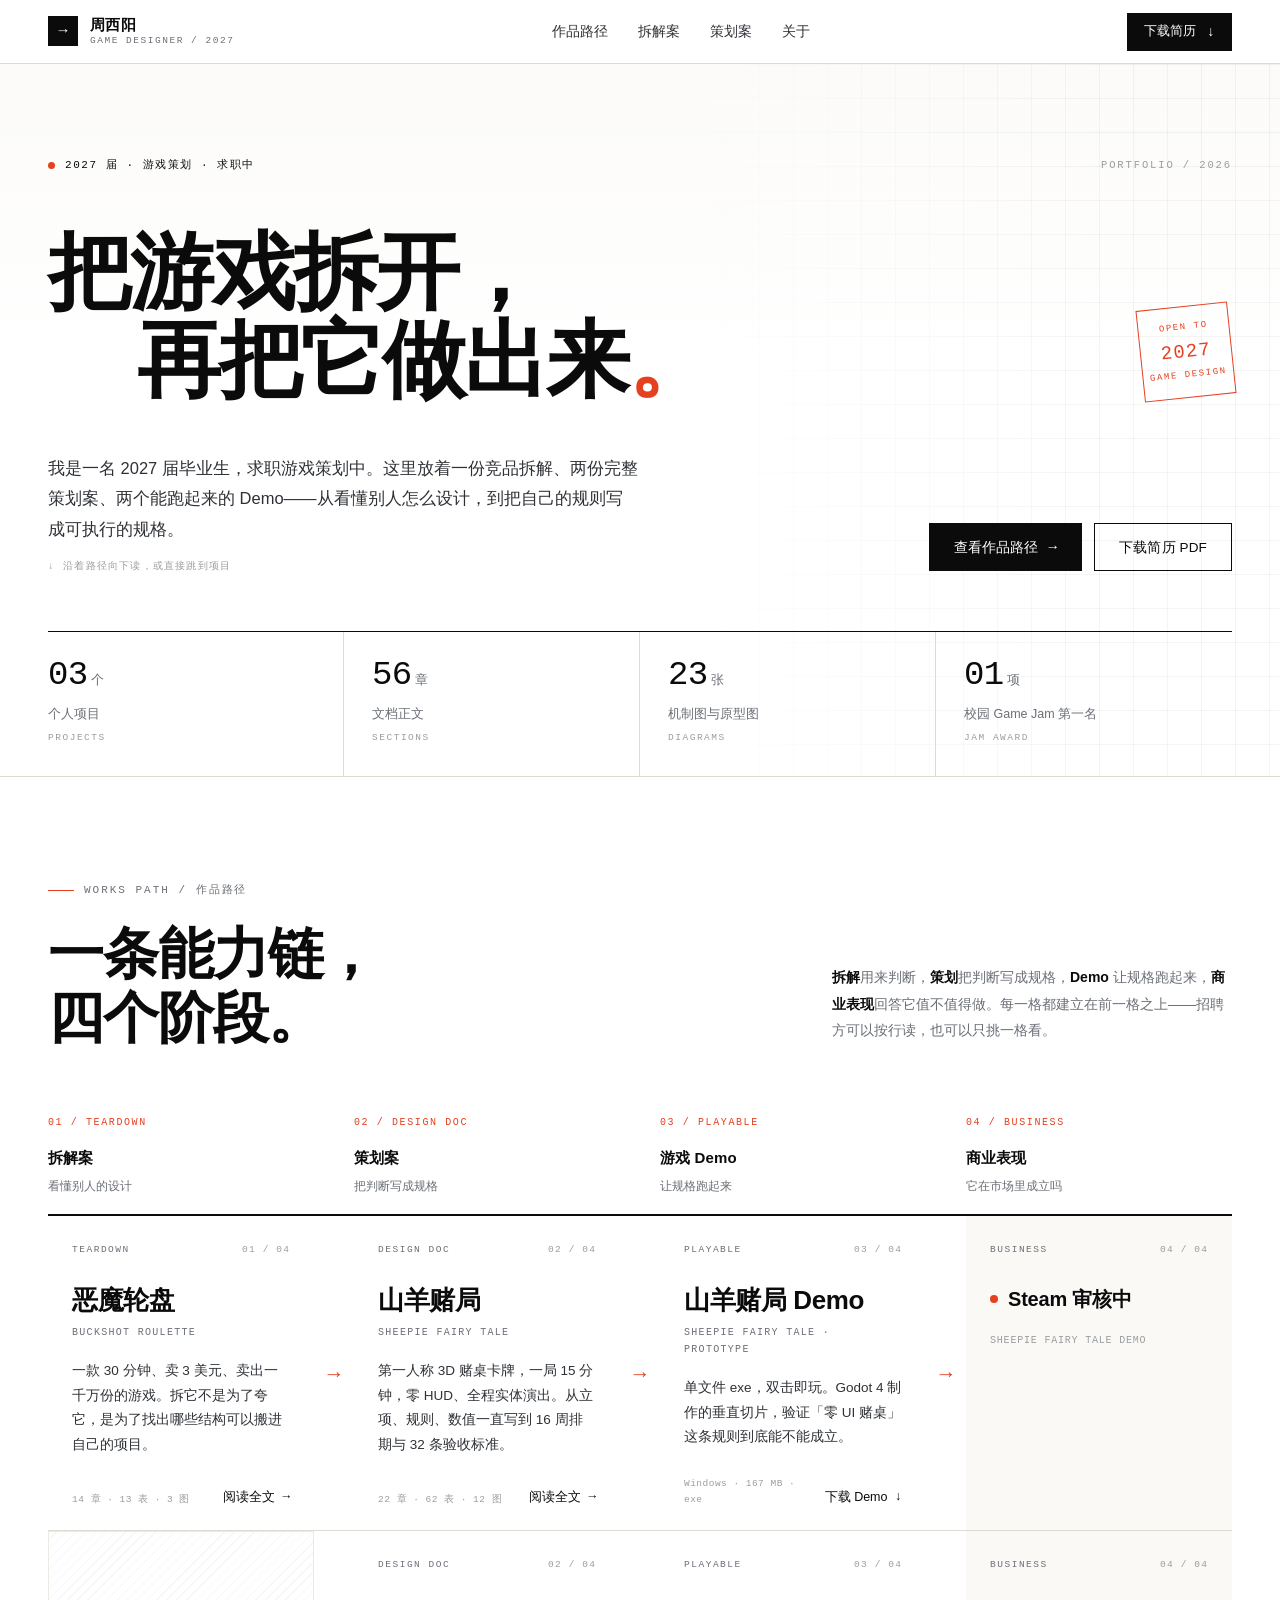
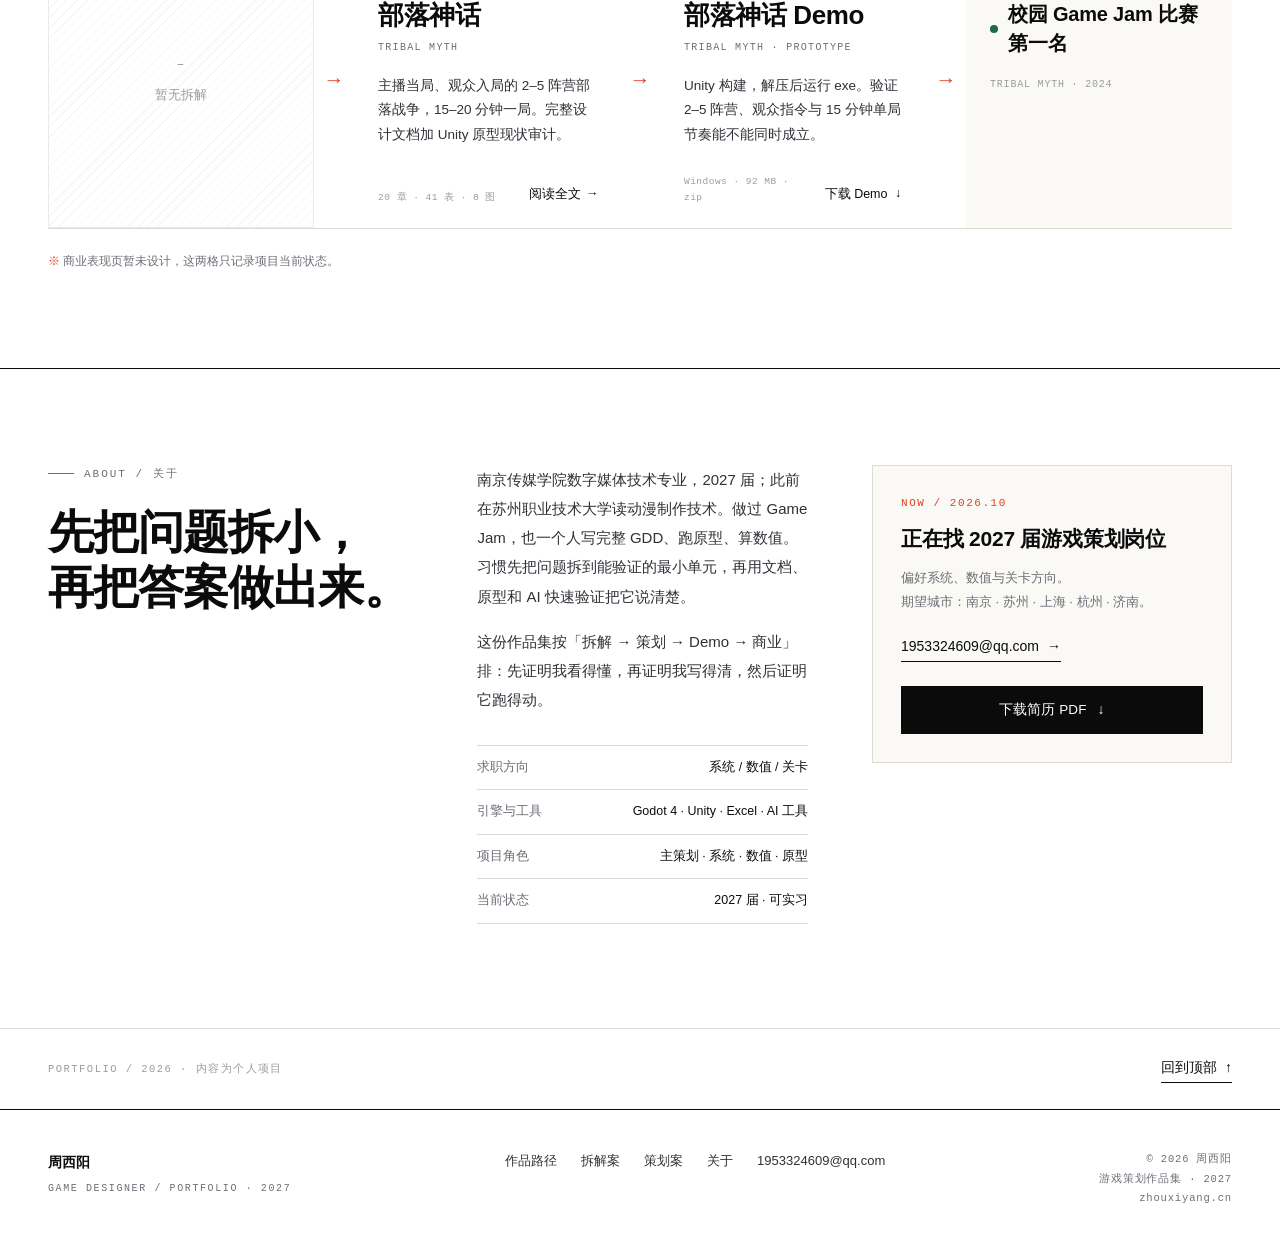
==== index.html @ 4287cfcd "Deploy 周西阳游戏策划作品集" ====
<!DOCTYPE html>
<html lang="zh-CN">
<head>
<meta charset="UTF-8" />
<meta name="viewport" content="width=device-width, initial-scale=1" />
<title>周西阳 · 游戏策划作品集</title>
<meta name="description" content="周西阳 · 2027 届游戏策划求职作品集：一份竞品拆解、两份完整策划案、两个可玩 Demo。从看懂别人的设计，到把自己的规则写成可执行的规格。" />
<link rel="canonical" href="https://zhouxiyang.cn/" />
<meta property="og:type" content="website" />
<meta property="og:title" content="周西阳 · 游戏策划作品集" />
<meta property="og:description" content="一份竞品拆解、两份完整策划案、两个可玩 Demo。从看懂别人的设计，到把自己的规则写成可执行的规格。" />
<meta property="og:url" content="https://zhouxiyang.cn/" />
<meta property="og:site_name" content="周西阳 · 游戏策划作品集" />
<meta property="og:locale" content="zh_CN" />
<meta property="og:image" content="https://zhouxiyang.cn/assets/img/og-cover.png" />
<meta property="og:image:width" content="1200" />
<meta property="og:image:height" content="630" />
<meta property="og:image:alt" content="周西阳 · 游戏策划作品集" />
<meta name="twitter:card" content="summary_large_image" />
<meta name="twitter:image" content="https://zhouxiyang.cn/assets/img/og-cover.png" />
<meta name="theme-color" content="#ffffff" />
<link rel="icon" href="data:image/svg+xml,%3Csvg xmlns='http://www.w3.org/2000/svg' viewBox='0 0 32 32'%3E%3Crect width='32' height='32' fill='%230b0b0c'/%3E%3Cpath d='M9 23 23 9M12 9h11v11' stroke='%23fff' stroke-width='2.4' fill='none'/%3E%3C/svg%3E" />
<link rel="stylesheet" href="assets/css/base.css" />
<link rel="stylesheet" href="assets/css/home.css" />
<script>document.documentElement.classList.add('js');</script>
</head>
<body>
<a class="skip-link" href="#main">跳到主要内容</a>

<header class="site-head" id="siteHead">
  <div class="site-head__in">
    <a class="brand" href="index.html" aria-label="周西阳 · 游戏策划作品集">
      <span class="brand__mark" aria-hidden="true">→</span>
      <span class="brand__text">
        <strong>周西阳</strong>
        <em>GAME DESIGNER / 2027</em>
      </span>
    </a>

    <nav class="site-nav" id="siteNav" aria-label="主导航">
      <a href="#path">作品路径</a>
      <a href="work-roulette.html">拆解案</a>
      <a href="work-goat.html">策划案</a>
      <a href="#about">关于</a>
    </nav>

    <div class="site-head__actions">
      <a class="btn btn--ink btn--sm" href="assets/downloads/resume.pdf" download="周西阳_游戏策划简历.pdf">
        <span class="btn__label">下载简历</span><span class="btn__arrow" aria-hidden="true">↓</span>
      </a>
      <button class="nav-toggle" id="navToggle" type="button" aria-expanded="false" aria-controls="siteNav">菜单</button>
    </div>
  </div>
</header>

<main id="main">

  <!-- ================= HERO ================= -->
  <section class="hero">
    <div class="container hero__in">
      <div class="hero__top">
        <p class="eyebrow"><span class="eyebrow__dot" aria-hidden="true"></span>2027 届 · 游戏策划 · 求职中</p>
        <p class="hero__note">Portfolio / 2026</p>
      </div>

      <h1 class="hero__title">
        <span class="hero__title-line">把游戏拆开，</span>
        <span class="hero__title-line hero__title-line--2">再把它做出来<span class="dot">。</span></span>
      </h1>

      <div class="hero__seal" aria-hidden="true">
        <span>Open to</span>
        <b>2027</b>
        <span>Game Design</span>
      </div>

      <div class="hero__bottom">
        <div>
          <p class="hero__lead">我是一名 2027 届毕业生，求职游戏策划中。这里放着一份竞品拆解、两份完整策划案、两个能跑起来的 Demo——从看懂别人怎么设计，到把自己的规则写成可执行的规格。</p>
          <p class="hero__hint"><span aria-hidden="true">↓</span> 沿着路径向下读，或直接跳到项目</p>
        </div>
        <div class="hero__actions">
          <a class="btn" href="#path">查看作品路径<span class="btn__arrow" aria-hidden="true">→</span></a>
          <a class="btn btn--ghost" href="assets/downloads/resume.pdf" download="周西阳_游戏策划简历.pdf">下载简历 PDF</a>
        </div>
      </div>

      <dl class="hero__stats">
        <div class="hero__stat">
          <dt>03<small>个</small></dt>
          <dd>个人项目<em>Projects</em></dd>
        </div>
        <div class="hero__stat">
          <dt>56<small>章</small></dt>
          <dd>文档正文<em>Sections</em></dd>
        </div>
        <div class="hero__stat">
          <dt>23<small>张</small></dt>
          <dd>机制图与原型图<em>Diagrams</em></dd>
        </div>
        <div class="hero__stat">
          <dt>01<small>项</small></dt>
          <dd>校园 Game Jam 第一名<em>Jam Award</em></dd>
        </div>
      </dl>
    </div>
  </section>

  <!-- ================= WORKS PATH ================= -->
  <section class="path" id="path">
    <div class="container">
      <div class="path__head">
        <div>
          <p class="kicker">Works path / 作品路径</p>
          <h2>一条能力链，<br />四个阶段。</h2>
        </div>
        <p class="path__head-note"><strong>拆解</strong>用来判断，<strong>策划</strong>把判断写成规格，<strong>Demo</strong> 让规格跑起来，<strong>商业表现</strong>回答它值不值得做。每一格都建立在前一格之上——招聘方可以按行读，也可以只挑一格看。</p>
      </div>

      <div class="matrix">
        <div class="matrix__head" aria-hidden="true">
          <div class="stage-h">
            <span class="stage-h__no">01 / TEARDOWN</span>
            <h3>拆解案</h3>
            <p>看懂别人的设计</p>
          </div>
          <div></div>
          <div class="stage-h">
            <span class="stage-h__no">02 / DESIGN DOC</span>
            <h3>策划案</h3>
            <p>把判断写成规格</p>
          </div>
          <div></div>
          <div class="stage-h">
            <span class="stage-h__no">03 / PLAYABLE</span>
            <h3>游戏 Demo</h3>
            <p>让规格跑起来</p>
          </div>
          <div></div>
          <div class="stage-h">
            <span class="stage-h__no">04 / BUSINESS</span>
            <h3>商业表现</h3>
            <p>它在市场里成立吗</p>
          </div>
        </div>

        <!-- Row 1 -->
        <div class="matrix__row">
          <a class="work" href="work-roulette.html">
            <span class="work__stage">01 / 拆解案</span>
            <div class="work__top"><span class="work__tag">Teardown</span><span class="work__idx">01 / 04</span></div>
            <h3 class="work__title">恶魔轮盘</h3>
            <p class="work__sub">Buckshot Roulette</p>
            <p class="work__desc">一款 30 分钟、卖 3 美元、卖出一千万份的游戏。拆它不是为了夸它，是为了找出哪些结构可以搬进自己的项目。</p>
            <div class="work__foot">
              <span class="work__meta">14 章 · 13 表 · 3 图</span>
              <span class="work__go">阅读全文<b aria-hidden="true">→</b></span>
            </div>
          </a>
          <div class="matrix__arrow" aria-hidden="true">→</div>

          <a class="work" href="work-goat.html">
            <span class="work__stage">02 / 策划案</span>
            <div class="work__top"><span class="work__tag">Design doc</span><span class="work__idx">02 / 04</span></div>
            <h3 class="work__title">山羊赌局</h3>
            <p class="work__sub">Sheepie Fairy Tale</p>
            <p class="work__desc">第一人称 3D 赌桌卡牌，一局 15 分钟，零 HUD、全程实体演出。从立项、规则、数值一直写到 16 周排期与 32 条验收标准。</p>
            <div class="work__foot">
              <span class="work__meta">22 章 · 62 表 · 12 图</span>
              <span class="work__go">阅读全文<b aria-hidden="true">→</b></span>
            </div>
          </a>
          <div class="matrix__arrow" aria-hidden="true">→</div>

          <a class="work" href="assets/downloads/sheepie-fairy-tale-demo.zip" download="山羊赌局demo.zip">
            <span class="work__stage">03 / 游戏 Demo</span>
            <div class="work__top"><span class="work__tag">Playable</span><span class="work__idx">03 / 04</span></div>
            <h3 class="work__title">山羊赌局 Demo</h3>
            <p class="work__sub">Sheepie Fairy Tale · Prototype</p>
            <p class="work__desc">单文件 exe，双击即玩。Godot 4 制作的垂直切片，验证「零 UI 赌桌」这条规则到底能不能成立。</p>
            <div class="work__foot">
              <span class="work__meta">Windows · 167 MB · exe</span>
              <span class="work__go">下载 Demo<b aria-hidden="true">↓</b></span>
            </div>
          </a>
          <div class="matrix__arrow" aria-hidden="true">→</div>

          <div class="work work--status">
            <span class="work__stage">04 / 商业表现</span>
            <div class="work__top"><span class="work__tag">Business</span><span class="work__idx">04 / 04</span></div>
            <p class="status-line"><span class="status-dot" aria-hidden="true"></span>Steam 审核中</p>
            <p class="status-note">Sheepie Fairy Tale Demo</p>
          </div>
        </div>

        <!-- Row 2 -->
        <div class="matrix__row">
          <div class="work work--empty">
            <span class="work__stage">01 / 拆解案</span>
            <span class="work__tag">—</span>
            <p class="work__empty-text">暂无拆解</p>
          </div>
          <div class="matrix__arrow" aria-hidden="true">→</div>

          <a class="work" href="work-tribe.html">
            <span class="work__stage">02 / 策划案</span>
            <div class="work__top"><span class="work__tag">Design doc</span><span class="work__idx">02 / 04</span></div>
            <h3 class="work__title">部落神话</h3>
            <p class="work__sub">Tribal Myth</p>
            <p class="work__desc">主播当局、观众入局的 2–5 阵营部落战争，15–20 分钟一局。完整设计文档加 Unity 原型现状审计。</p>
            <div class="work__foot">
              <span class="work__meta">20 章 · 41 表 · 8 图</span>
              <span class="work__go">阅读全文<b aria-hidden="true">→</b></span>
            </div>
          </a>
          <div class="matrix__arrow" aria-hidden="true">→</div>

          <a class="work" href="assets/downloads/tribal-myth-demo.zip" download="部落神话demo.zip">
            <span class="work__stage">03 / 游戏 Demo</span>
            <div class="work__top"><span class="work__tag">Playable</span><span class="work__idx">03 / 04</span></div>
            <h3 class="work__title">部落神话 Demo</h3>
            <p class="work__sub">Tribal Myth · Prototype</p>
            <p class="work__desc">Unity 构建，解压后运行 exe。验证 2–5 阵营、观众指令与 15 分钟单局节奏能不能同时成立。</p>
            <div class="work__foot">
              <span class="work__meta">Windows · 92 MB · zip</span>
              <span class="work__go">下载 Demo<b aria-hidden="true">↓</b></span>
            </div>
          </a>
          <div class="matrix__arrow" aria-hidden="true">→</div>

          <div class="work work--status">
            <span class="work__stage">04 / 商业表现</span>
            <div class="work__top"><span class="work__tag">Business</span><span class="work__idx">04 / 04</span></div>
            <p class="status-line"><span class="status-dot status-dot--green" aria-hidden="true"></span>校园 Game Jam 比赛第一名</p>
            <p class="status-note">Tribal Myth · 2024</p>
          </div>
        </div>
      </div>

      <p class="matrix__note">商业表现页暂未设计，这两格只记录项目当前状态。</p>
    </div>
  </section>

  <!-- ================= ABOUT ================= -->
  <section class="about" id="about">
    <div class="container">
      <div class="about__grid">
        <div>
          <p class="kicker">About / 关于</p>
          <h2 class="about__title">先把问题拆小，<br />再把答案做出来。</h2>
        </div>

        <div class="about__copy">
          <p>南京传媒学院数字媒体技术专业，2027 届；此前在苏州职业技术大学读动漫制作技术。做过 Game Jam，也一个人写完整 GDD、跑原型、算数值。习惯先把问题拆到能验证的最小单元，再用文档、原型和 AI 快速验证把它说清楚。</p>
          <p>这份作品集按「拆解 → 策划 → Demo → 商业」排：先证明我看得懂，再证明我写得清，然后证明它跑得动。</p>
          <dl class="about__facts">
            <div><dt>求职方向</dt><dd>系统 / 数值 / 关卡</dd></div>
            <div><dt>引擎与工具</dt><dd>Godot 4 · Unity · Excel · AI 工具</dd></div>
            <div><dt>项目角色</dt><dd>主策划 · 系统 · 数值 · 原型</dd></div>
            <div><dt>当前状态</dt><dd>2027 届 · 可实习</dd></div>
          </dl>
        </div>

        <aside class="about__card">
          <p class="mono">Now / 2026.10</p>
          <p class="about__now">正在找 2027 届游戏策划岗位</p>
          <p class="muted">偏好系统、数值与关卡方向。<br />期望城市：南京 · 苏州 · 上海 · 杭州 · 济南。</p>
          <a class="link-arrow" href="mailto:1953324609@qq.com">1953324609@qq.com <span aria-hidden="true">→</span></a>
          <a class="btn" href="assets/downloads/resume.pdf" download="周西阳_游戏策划简历.pdf">下载简历 PDF<span class="btn__arrow" aria-hidden="true">↓</span></a>
        </aside>
      </div>
    </div>
  </section>

  <div class="closing">
    <div class="container closing__in">
      <p>Portfolio / 2026 · 内容为个人项目</p>
      <a class="link-arrow" href="#main">回到顶部 <span aria-hidden="true">↑</span></a>
    </div>
  </div>
</main>

<footer class="site-foot">
  <div class="container site-foot__in">
    <div class="foot-brand">
      周西阳
      <em>GAME DESIGNER / PORTFOLIO · 2027</em>
    </div>
    <nav class="foot-nav" aria-label="页脚导航">
      <a href="#path">作品路径</a>
      <a href="work-roulette.html">拆解案</a>
      <a href="work-goat.html">策划案</a>
      <a href="#about">关于</a>
      <a href="mailto:1953324609@qq.com">1953324609@qq.com</a>
    </nav>
    <div class="foot-meta">
      © 2026 周西阳<br />
      游戏策划作品集 · 2027<br />
      zhouxiyang.cn
    </div>
  </div>
</footer>

<script src="assets/js/site.js" defer></script>
</body>
</html>
---- assets/css/base.css ----
/* ==========================================================================
   base.css — 浅色编辑风 / Light editorial
   Shared tokens, reset, header, footer, buttons, typography helpers.
   ========================================================================== */

:root {
  --paper: #ffffff;
  --paper-2: #faf9f6;
  --paper-3: #f2f0ea;
  --ink: #0b0b0c;
  --ink-2: #2e3136;
  --muted: #6b6f76;
  --faint: #9a9d9f;
  --line: #dedbd3;
  --line-2: #eceae4;
  --red: #e5401f;
  --red-ink: #b92f13;
  --green: #1c6b45;
  --amber: #a9740f;
  --max: 1320px;
  --gutter: 48px;
  --head-h: 64px;
  --mono: "SFMono-Regular", ui-monospace, "Cascadia Mono", "JetBrains Mono", Consolas, monospace;
  --sans: "Helvetica Neue", Helvetica, Arial, "PingFang SC", "Hiragino Sans GB", "Microsoft YaHei", sans-serif;
  --serif: "Songti SC", "STSong", "SimSun", Georgia, serif;
}

*,
*::before,
*::after {
  box-sizing: border-box;
}

html {
  -webkit-text-size-adjust: 100%;
  scroll-behavior: smooth;
  scroll-padding-top: calc(var(--head-h) + 24px);
}

body {
  margin: 0;
  background: var(--paper);
  color: var(--ink-2);
  font-family: var(--sans);
  font-size: 16px;
  line-height: 1.72;
  padding-top: var(--head-h);
  -webkit-font-smoothing: antialiased;
  -moz-osx-font-smoothing: grayscale;
  text-rendering: optimizeLegibility;
}

::selection {
  background: var(--red);
  color: #fff;
}

img {
  max-width: 100%;
  height: auto;
  display: block;
}

a {
  color: inherit;
}

button {
  font: inherit;
  color: inherit;
}

h1,
h2,
h3,
h4,
p,
ul,
ol,
dl,
dd,
figure,
blockquote {
  margin: 0;
}

ul,
ol {
  padding: 0;
}

:focus-visible {
  outline: 2px solid var(--red);
  outline-offset: 3px;
}

.skip-link {
  position: fixed;
  top: 10px;
  left: 10px;
  z-index: 100;
  padding: 10px 16px;
  background: var(--ink);
  color: #fff;
  font-size: 13px;
  text-decoration: none;
  transform: translateY(-160%);
  transition: transform 0.2s ease;
}

.skip-link:focus {
  transform: none;
}

.container {
  width: 100%;
  max-width: var(--max);
  margin: 0 auto;
  padding: 0 var(--gutter);
}

/* --------------------------------------------------------------------------
   Header
   -------------------------------------------------------------------------- */

.site-head {
  position: fixed;
  inset: 0 0 auto 0;
  z-index: 60;
  height: var(--head-h);
  background: rgba(255, 255, 255, 0.94);
  backdrop-filter: blur(14px);
  -webkit-backdrop-filter: blur(14px);
  border-bottom: 1px solid var(--line);
  transition: box-shadow 0.25s ease;
}

.site-head.is-scrolled {
  box-shadow: 0 1px 0 rgba(11, 11, 12, 0.04);
}

.site-head__in {
  height: 100%;
  max-width: var(--max);
  margin: 0 auto;
  padding: 0 var(--gutter);
  display: flex;
  align-items: center;
  justify-content: space-between;
  gap: 32px;
}

.brand {
  display: inline-flex;
  align-items: center;
  gap: 12px;
  color: var(--ink);
  text-decoration: none;
  flex: 0 0 auto;
}

.brand__mark {
  width: 30px;
  height: 30px;
  background: var(--ink);
  color: #fff;
  display: grid;
  place-items: center;
  font-family: var(--mono);
  font-size: 15px;
  line-height: 1;
  transition: background 0.2s ease;
}

.brand:hover .brand__mark {
  background: var(--red);
}

.brand__text {
  display: flex;
  flex-direction: column;
  line-height: 1.15;
}

.brand__text strong {
  font-size: 15px;
  font-weight: 600;
  letter-spacing: 0.02em;
}

.brand__text em {
  font-family: var(--mono);
  font-size: 9.5px;
  letter-spacing: 0.16em;
  color: var(--muted);
  font-style: normal;
  margin-top: 3px;
}

.site-nav {
  display: flex;
  align-items: center;
  gap: 30px;
}

.site-nav a {
  position: relative;
  padding: 6px 0;
  color: var(--ink-2);
  font-size: 14px;
  text-decoration: none;
  white-space: nowrap;
}

.site-nav a::after {
  content: "";
  position: absolute;
  left: 0;
  right: 100%;
  bottom: 0;
  height: 1px;
  background: var(--ink);
  transition: right 0.25s ease;
}

.site-nav a:hover::after,
.site-nav a.is-active::after {
  right: 0;
}

.site-nav a.is-active {
  color: var(--ink);
  font-weight: 600;
}

.site-head__actions {
  display: flex;
  align-items: center;
  gap: 10px;
  flex: 0 0 auto;
}

.nav-toggle {
  display: none;
  height: 38px;
  padding: 0 14px;
  border: 1px solid var(--line);
  background: transparent;
  color: var(--ink);
  font-size: 12.5px;
  cursor: pointer;
}

/* --------------------------------------------------------------------------
   Buttons & links
   -------------------------------------------------------------------------- */

.btn {
  display: inline-flex;
  align-items: center;
  justify-content: center;
  gap: 10px;
  height: 48px;
  padding: 0 24px;
  border: 1px solid var(--ink);
  background: var(--ink);
  color: #fff;
  font-size: 13.5px;
  letter-spacing: 0.01em;
  text-decoration: none;
  cursor: pointer;
  transition: background 0.2s ease, border-color 0.2s ease, color 0.2s ease;
}

.btn:hover {
  background: var(--red);
  border-color: var(--red);
  color: #fff;
}

.btn--ghost {
  background: transparent;
  color: var(--ink);
}

.btn--ghost:hover {
  background: var(--ink);
  border-color: var(--ink);
  color: #fff;
}

.btn--sm {
  height: 38px;
  padding: 0 16px;
  font-size: 12.5px;
}

.btn__arrow {
  font-family: var(--mono);
  font-size: 14px;
  line-height: 1;
}

.link-arrow {
  display: inline-flex;
  align-items: center;
  gap: 8px;
  padding-bottom: 3px;
  border-bottom: 1px solid var(--ink);
  color: var(--ink);
  font-size: 14px;
  text-decoration: none;
  transition: color 0.2s ease, border-color 0.2s ease, gap 0.2s ease;
}

.link-arrow:hover {
  color: var(--red);
  border-color: var(--red);
  gap: 12px;
}

/* --------------------------------------------------------------------------
   Section furniture
   -------------------------------------------------------------------------- */

.section {
  padding: 104px 0;
}

.kicker {
  display: flex;
  align-items: center;
  gap: 10px;
  margin-bottom: 22px;
  color: var(--muted);
  font-family: var(--mono);
  font-size: 11px;
  letter-spacing: 0.18em;
  text-transform: uppercase;
}

.kicker::before {
  content: "";
  width: 26px;
  height: 1px;
  background: var(--red);
  flex: 0 0 auto;
}

.mono {
  font-family: var(--mono);
  font-size: 11px;
  letter-spacing: 0.14em;
  text-transform: uppercase;
  color: var(--muted);
}

/* --------------------------------------------------------------------------
   Footer
   -------------------------------------------------------------------------- */

.site-foot {
  border-top: 1px solid var(--ink);
  padding: 40px 0 48px;
}

.site-foot__in {
  display: flex;
  align-items: flex-start;
  justify-content: space-between;
  gap: 40px;
  flex-wrap: wrap;
}

.foot-brand {
  display: flex;
  flex-direction: column;
  gap: 6px;
  color: var(--ink);
  font-size: 14px;
  font-weight: 600;
}

.foot-brand em {
  font-family: var(--mono);
  font-size: 10px;
  font-weight: 400;
  font-style: normal;
  letter-spacing: 0.16em;
  color: var(--muted);
}

.foot-nav {
  display: flex;
  gap: 24px;
  flex-wrap: wrap;
}

.foot-nav a {
  color: var(--ink-2);
  font-size: 13px;
  text-decoration: none;
}

.foot-nav a:hover {
  color: var(--red);
}

.foot-meta {
  text-align: right;
  font-family: var(--mono);
  font-size: 10.5px;
  line-height: 1.9;
  letter-spacing: 0.08em;
  color: var(--muted);
}

/* --------------------------------------------------------------------------
   Reveal (subtle, motion-safe)
   -------------------------------------------------------------------------- */

.js .reveal {
  opacity: 0;
  transform: translateY(10px);
  transition: opacity 0.7s ease, transform 0.7s ease;
}

.js .reveal.is-in {
  opacity: 1;
  transform: none;
}

.js.still .reveal {
  opacity: 1;
  transform: none;
  transition: none;
}

@media (prefers-reduced-motion: reduce) {
  html {
    scroll-behavior: auto;
  }

  .js .reveal {
    opacity: 1;
    transform: none;
    transition: none;
  }
}

/* --------------------------------------------------------------------------
   Responsive shell
   -------------------------------------------------------------------------- */

@media (max-width: 1100px) {
  :root {
    --gutter: 36px;
  }

  .site-nav {
    gap: 22px;
  }
}

@media (max-width: 900px) {
  :root {
    --gutter: 24px;
  }

  .site-nav {
    display: none;
  }

  .nav-toggle {
    display: inline-flex;
    align-items: center;
  }

  .site-head__in {
    gap: 16px;
  }

  .site-head.is-open .site-nav {
    display: flex;
    position: fixed;
    top: var(--head-h);
    left: 0;
    right: 0;
    z-index: 55;
    flex-direction: column;
    align-items: stretch;
    gap: 0;
    padding: 8px var(--gutter) 20px;
    background: var(--paper);
    border-bottom: 1px solid var(--ink);
  }

  .site-head.is-open .site-nav a {
    padding: 14px 0;
    border-bottom: 1px solid var(--line-2);
    font-size: 16px;
  }

  .site-head.is-open .site-nav a::after {
    display: none;
  }

  .section {
    padding: 72px 0;
  }

  .foot-meta {
    text-align: left;
  }
}

@media (max-width: 600px) {
  :root {
    --gutter: 20px;
  }

  body {
    font-size: 15.5px;
  }

  .brand__text em {
    display: none;
  }

  .site-head__actions .btn {
    width: 38px;
    padding: 0;
  }

  .site-head__actions .btn__label {
    display: none;
  }

  .section {
    padding: 60px 0;
  }

  .site-foot__in {
    gap: 24px;
  }
}
---- assets/css/home.css ----
/* ==========================================================================
   home.css — 首页：hero / 作品路径矩阵 / 关于
   ========================================================================== */

/* --------------------------------------------------------------------------
   Hero
   -------------------------------------------------------------------------- */

.hero {
  position: relative;
  padding: 92px 0 0;
  border-bottom: 1px solid var(--line);
  background:
    linear-gradient(180deg, rgba(250, 249, 246, 0.7), rgba(255, 255, 255, 0) 42%),
    var(--paper);
  overflow: hidden;
}

.hero::before {
  content: "";
  position: absolute;
  inset: 0 0 0 auto;
  width: 46%;
  background-image:
    linear-gradient(to right, rgba(11, 11, 12, 0.045) 1px, transparent 1px),
    linear-gradient(to bottom, rgba(11, 11, 12, 0.045) 1px, transparent 1px);
  background-size: 34px 34px;
  -webkit-mask-image: linear-gradient(90deg, transparent, #000 70%);
  mask-image: linear-gradient(90deg, transparent, #000 70%);
  pointer-events: none;
}

.hero__in {
  position: relative;
  z-index: 1;
}

.hero__top {
  display: flex;
  align-items: center;
  justify-content: space-between;
  gap: 24px;
}

.eyebrow {
  display: inline-flex;
  align-items: center;
  gap: 10px;
  font-family: var(--mono);
  font-size: 11px;
  letter-spacing: 0.14em;
  text-transform: uppercase;
  color: var(--ink);
}

.eyebrow__dot {
  width: 7px;
  height: 7px;
  border-radius: 50%;
  background: var(--red);
  box-shadow: 0 0 0 0 rgba(229, 64, 31, 0.35);
  animation: pulse 2.4s ease-out infinite;
}

@keyframes pulse {
  0% {
    box-shadow: 0 0 0 0 rgba(229, 64, 31, 0.35);
  }

  70% {
    box-shadow: 0 0 0 8px rgba(229, 64, 31, 0);
  }

  100% {
    box-shadow: 0 0 0 0 rgba(229, 64, 31, 0);
  }
}

.hero__note {
  font-family: var(--mono);
  font-size: 10.5px;
  letter-spacing: 0.18em;
  color: var(--faint);
  text-transform: uppercase;
}

.hero__title {
  margin-top: 54px;
  color: var(--ink);
  font-size: clamp(44px, 6.6vw, 92px);
  font-weight: 700;
  line-height: 1.04;
  letter-spacing: -0.025em;
}

.hero__title-line {
  display: block;
}

.hero__title-line--2 {
  padding-left: 1.05em;
}

.hero__title .dot {
  color: var(--red);
}

.hero__bottom {
  display: flex;
  align-items: flex-end;
  justify-content: space-between;
  gap: 48px;
  margin-top: 48px;
  padding-bottom: 56px;
}

.hero__lead {
  max-width: 590px;
  font-size: 16.5px;
  line-height: 1.85;
  color: var(--ink-2);
}

.hero__lead strong {
  color: var(--ink);
  font-weight: 600;
}

.hero__actions {
  display: flex;
  align-items: center;
  gap: 12px;
  flex: 0 0 auto;
  padding-bottom: 4px;
}

.hero__hint {
  margin-top: 14px;
  display: flex;
  align-items: center;
  gap: 8px;
  font-family: var(--mono);
  font-size: 10px;
  letter-spacing: 0.12em;
  color: var(--faint);
  text-transform: uppercase;
}

.hero__seal {
  position: absolute;
  top: 150px;
  right: var(--gutter);
  width: 92px;
  height: 92px;
  border: 1px solid var(--red);
  color: var(--red);
  transform: rotate(-6deg);
  display: flex;
  flex-direction: column;
  align-items: center;
  justify-content: center;
  gap: 3px;
  font-family: var(--mono);
  font-size: 9px;
  letter-spacing: 0.18em;
  line-height: 1.5;
  text-transform: uppercase;
  pointer-events: none;
}

.hero__seal b {
  font-size: 19px;
  font-weight: 500;
  letter-spacing: 0.06em;
}

.hero__stats {
  display: grid;
  grid-template-columns: repeat(4, 1fr);
  border-top: 1px solid var(--ink);
}

.hero__stat {
  padding: 26px 0 30px;
  border-right: 1px solid var(--line);
}

.hero__stat:not(:first-child) {
  padding-left: 28px;
}

.hero__stat:last-child {
  border-right: 0;
}

.hero__stat dt {
  font-family: var(--mono);
  font-size: 34px;
  line-height: 1;
  letter-spacing: -0.02em;
  color: var(--ink);
}

.hero__stat dt small {
  font-size: 13px;
  letter-spacing: 0.04em;
  margin-left: 4px;
  color: var(--muted);
}

.hero__stat dd {
  margin: 12px 0 0;
  font-size: 12.5px;
  color: var(--muted);
}

.hero__stat dd em {
  display: block;
  margin-top: 4px;
  font-family: var(--mono);
  font-size: 9.5px;
  font-style: normal;
  letter-spacing: 0.16em;
  color: var(--faint);
  text-transform: uppercase;
}

/* --------------------------------------------------------------------------
   Works path — matrix
   -------------------------------------------------------------------------- */

.path {
  padding: 104px 0 96px;
}

.path__head {
  display: grid;
  grid-template-columns: minmax(0, 1fr) 400px;
  gap: 72px;
  align-items: end;
}

.path__head h2 {
  margin-top: 4px;
  color: var(--ink);
  font-size: clamp(36px, 4.4vw, 56px);
  font-weight: 700;
  line-height: 1.14;
  letter-spacing: -0.02em;
}

.path__head-note {
  font-size: 14px;
  line-height: 1.9;
  color: var(--muted);
  padding-bottom: 6px;
}

.path__head-note strong {
  color: var(--ink);
  font-weight: 600;
}

.matrix {
  margin-top: 64px;
}

.matrix__head,
.matrix__row {
  display: grid;
  grid-template-columns: minmax(0, 1fr) 40px minmax(0, 1fr) 40px minmax(0, 1fr) 40px minmax(0, 1fr);
}

.matrix__head {
  border-bottom: 2px solid var(--ink);
}

.stage-h {
  padding: 0 24px 18px 0;
}

.stage-h__no {
  display: block;
  margin-bottom: 14px;
  font-family: var(--mono);
  font-size: 10px;
  letter-spacing: 0.16em;
  color: var(--red);
}

.stage-h h3 {
  color: var(--ink);
  font-size: 15px;
  font-weight: 600;
  letter-spacing: 0.01em;
}

.stage-h p {
  margin-top: 5px;
  font-size: 12px;
  color: var(--muted);
}

.matrix__row {
  border-bottom: 1px solid var(--line);
}

.work {
  position: relative;
  display: flex;
  flex-direction: column;
  min-height: 286px;
  padding: 26px 24px 22px;
  color: inherit;
  text-decoration: none;
  transition: background 0.22s ease, box-shadow 0.22s ease;
}

a.work:hover {
  background: var(--paper-2);
  box-shadow: inset 0 0 0 1px var(--ink);
}

.work__top {
  display: flex;
  align-items: center;
  justify-content: space-between;
  gap: 12px;
  margin-bottom: 26px;
}

.work__tag {
  font-family: var(--mono);
  font-size: 9.5px;
  letter-spacing: 0.16em;
  color: var(--muted);
  text-transform: uppercase;
}

.work__idx {
  font-family: var(--mono);
  font-size: 9.5px;
  letter-spacing: 0.12em;
  color: var(--faint);
}

.work__stage {
  display: none;
}

.work__title {
  color: var(--ink);
  font-size: 26px;
  font-weight: 700;
  line-height: 1.2;
  letter-spacing: -0.015em;
  transition: color 0.2s ease;
}

a.work:hover .work__title {
  color: var(--red);
}

.work__sub {
  margin-top: 8px;
  font-family: var(--mono);
  font-size: 10px;
  letter-spacing: 0.13em;
  color: var(--muted);
  text-transform: uppercase;
}

.work__desc {
  margin-top: 18px;
  font-size: 13.5px;
  line-height: 1.82;
  color: var(--ink-2);
}

.work__foot {
  display: flex;
  align-items: flex-end;
  justify-content: space-between;
  gap: 12px;
  margin-top: auto;
  padding-top: 26px;
}

.work__meta {
  font-family: var(--mono);
  font-size: 9.5px;
  line-height: 1.7;
  letter-spacing: 0.05em;
  color: var(--faint);
}

.work__go {
  display: inline-flex;
  align-items: center;
  gap: 7px;
  flex: 0 0 auto;
  font-size: 12.5px;
  color: var(--ink);
  white-space: nowrap;
  transition: color 0.2s ease, gap 0.2s ease;
}

.work__go b {
  font-family: var(--mono);
  font-weight: 400;
}

a.work:hover .work__go {
  color: var(--red);
  gap: 11px;
}

.work--empty {
  background-image: repeating-linear-gradient(
    -45deg,
    transparent,
    transparent 6px,
    rgba(11, 11, 12, 0.035) 6px,
    rgba(11, 11, 12, 0.035) 7px
  );
  box-shadow: inset 0 0 0 1px var(--line-2);
  color: var(--faint);
  justify-content: center;
  align-items: center;
  text-align: center;
  gap: 10px;
}

.work--empty .work__tag {
  margin-bottom: 0;
}

.work__empty-text {
  font-size: 13px;
  color: var(--faint);
}

.work--status {
  background: var(--paper-2);
  justify-content: flex-start;
}

.work--status .work__top {
  margin-bottom: 26px;
}

.status-line {
  display: inline-flex;
  align-items: center;
  gap: 10px;
  color: var(--ink);
  font-size: 20px;
  font-weight: 600;
  line-height: 1.45;
  letter-spacing: -0.01em;
}

.status-dot {
  width: 8px;
  height: 8px;
  border-radius: 50%;
  background: var(--red);
  flex: 0 0 auto;
}

.status-dot--green {
  background: var(--green);
}

.status-note {
  margin-top: 18px;
  font-family: var(--mono);
  font-size: 10px;
  line-height: 1.8;
  letter-spacing: 0.08em;
  color: var(--faint);
  text-transform: uppercase;
}

.matrix__arrow {
  display: grid;
  place-items: center;
  color: var(--red);
  font-family: var(--sans);
  font-size: 21px;
  font-weight: 600;
  line-height: 1;
  transition: transform 0.22s ease;
}

.matrix__row:hover .matrix__arrow {
  transform: translateX(4px);
}

.matrix__note {
  margin-top: 22px;
  font-size: 12px;
  color: var(--muted);
}

.matrix__note::before {
  content: "※ ";
  color: var(--red);
}

/* --------------------------------------------------------------------------
   About
   -------------------------------------------------------------------------- */

.about {
  border-top: 1px solid var(--ink);
  padding: 96px 0 104px;
}

.about__grid {
  display: grid;
  grid-template-columns: minmax(0, 1.05fr) minmax(0, 0.95fr) 360px;
  gap: 64px;
}

.about__title {
  color: var(--ink);
  font-size: clamp(32px, 3.8vw, 46px);
  font-weight: 700;
  line-height: 1.18;
  letter-spacing: -0.02em;
}

.about__copy p {
  font-size: 15px;
  line-height: 1.95;
  color: var(--ink-2);
}

.about__copy p + p {
  margin-top: 16px;
}

.about__facts {
  margin-top: 30px;
  border-top: 1px solid var(--line);
}

.about__facts div {
  display: flex;
  justify-content: space-between;
  gap: 16px;
  padding: 11px 0;
  border-bottom: 1px solid var(--line);
  font-size: 12.5px;
}

.about__facts dt {
  color: var(--muted);
}

.about__facts dd {
  color: var(--ink);
  text-align: right;
}

.about__card {
  align-self: start;
  padding: 28px;
  border: 1px solid var(--line);
  background: var(--paper-2);
}

.about__now {
  margin-top: 16px;
  color: var(--ink);
  font-size: 21px;
  font-weight: 600;
  line-height: 1.4;
  letter-spacing: -0.01em;
}

.about__card p + p {
  margin-top: 12px;
}

.about__card .muted {
  font-size: 13px;
  line-height: 1.85;
  color: var(--muted);
}

.about__card .link-arrow {
  margin-top: 20px;
}

.about__card .btn {
  width: 100%;
  margin-top: 24px;
}

.about__card .mono {
  color: var(--red);
}

/* --------------------------------------------------------------------------
   Closing strip
   -------------------------------------------------------------------------- */

.closing {
  border-top: 1px solid var(--line);
  padding: 26px 0;
}

.closing__in {
  display: flex;
  align-items: center;
  justify-content: space-between;
  gap: 24px;
  flex-wrap: wrap;
}

.closing p {
  font-family: var(--mono);
  font-size: 10.5px;
  letter-spacing: 0.14em;
  color: var(--faint);
  text-transform: uppercase;
}

/* --------------------------------------------------------------------------
   Responsive
   -------------------------------------------------------------------------- */

@media (max-width: 1180px) {
  .path__head {
    grid-template-columns: minmax(0, 1fr) 340px;
    gap: 48px;
  }

  .about__grid {
    grid-template-columns: minmax(0, 1fr) minmax(0, 1fr);
  }

  .about__card {
    grid-column: 1 / -1;
    display: grid;
    grid-template-columns: minmax(0, 1fr) 280px;
    align-items: center;
    gap: 0 32px;
  }

  .about__card .btn {
    grid-column: 2;
    grid-row: 1 / span 4;
    margin-top: 0;
    align-self: center;
  }
}

@media (max-width: 1080px) {
  .matrix__head {
    display: none;
  }

  .matrix__row {
    display: block;
    border-bottom: 0;
  }

  .matrix__row + .matrix__row {
    margin-top: 10px;
    border-top: 2px solid var(--ink);
  }

  .work {
    min-height: 0;
    padding: 26px 0 28px;
    border-top: 1px solid var(--line);
  }

  .matrix__row:first-child .work:first-child {
    border-top: 2px solid var(--ink);
  }

  .matrix__row:last-child .work:last-child {
    border-bottom: 1px solid var(--line);
  }

  .work__stage {
    display: inline-block;
    font-family: var(--mono);
    font-size: 9.5px;
    letter-spacing: 0.16em;
    color: var(--red);
    text-transform: uppercase;
    margin-bottom: 16px;
  }

  .work--empty {
    display: none;
  }

  .work__foot {
    padding-top: 22px;
  }

  .matrix__arrow {
    display: flex;
    width: 100%;
    justify-content: center;
    padding: 6px 0;
    font-size: 0;
    transform: none;
  }

  .matrix__arrow::before {
    content: "↓";
    font-family: var(--sans);
    font-size: 18px;
    font-weight: 600;
    line-height: 1;
    color: var(--red);
  }

  .matrix__row:hover .matrix__arrow {
    transform: none;
  }

  .path {
    padding: 76px 0 72px;
  }

  .about {
    padding: 72px 0;
  }
}

@media (max-width: 900px) {
  .hero {
    padding-top: 64px;
  }

  .hero__title {
    margin-top: 40px;
  }

  .hero__title-line--2 {
    padding-left: 0;
  }

  .hero__seal {
    display: none;
  }

  .hero__bottom {
    display: block;
    margin-top: 36px;
    padding-bottom: 44px;
  }

  .hero__actions {
    margin-top: 28px;
    padding-bottom: 0;
  }

  .hero__stats {
    grid-template-columns: 1fr 1fr;
  }

  .hero__stat {
    padding: 20px 0 22px;
    border-right: 0;
    border-top: 1px solid var(--line);
  }

  .hero__stat:nth-child(odd) {
    border-right: 1px solid var(--line);
  }

  .hero__stat:nth-child(1),
  .hero__stat:nth-child(2) {
    border-top: 0;
  }

  .hero__stat:not(:first-child) {
    padding-left: 20px;
  }

  .path__head {
    display: block;
  }

  .path__head-note {
    margin-top: 24px;
    max-width: 560px;
  }

  .matrix {
    margin-top: 44px;
  }

  .about__grid {
    display: block;
  }

  .about__copy {
    margin-top: 28px;
  }

  .about__card {
    display: block;
    margin-top: 36px;
  }

  .about__card .btn {
    width: 100%;
    margin-top: 24px;
  }
}

@media (max-width: 600px) {
  .hero__note {
    display: none;
  }

  .hero__title {
    font-size: clamp(38px, 11.4vw, 54px);
    line-height: 1.08;
  }

  .hero__title-line--2 {
    padding-left: 0;
  }

  .hero__lead {
    font-size: 15px;
  }

  .hero__actions {
    flex-wrap: wrap;
  }

  .hero__actions .btn {
    flex: 1 1 auto;
  }

  .hero__stat dt {
    font-size: 28px;
  }

  .work__title {
    font-size: 23px;
  }

  .about__facts div {
    font-size: 12px;
  }
}
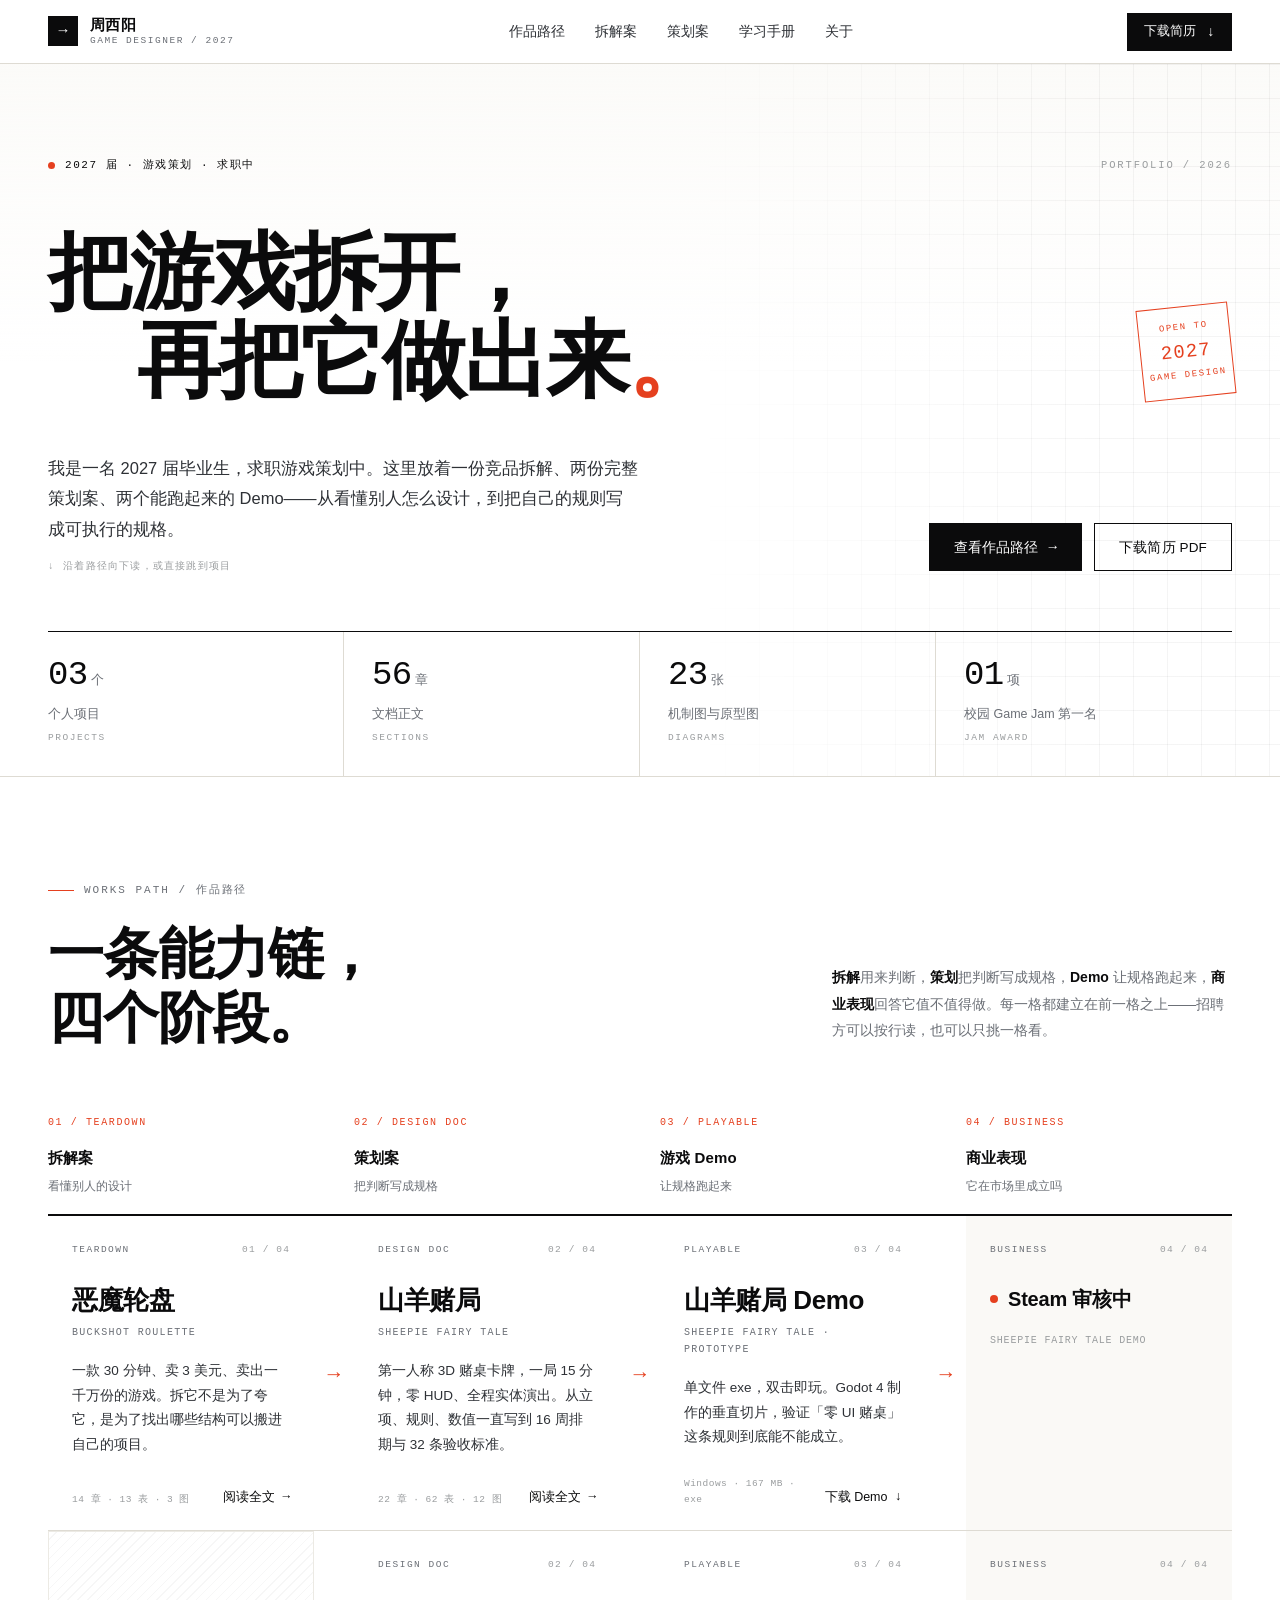
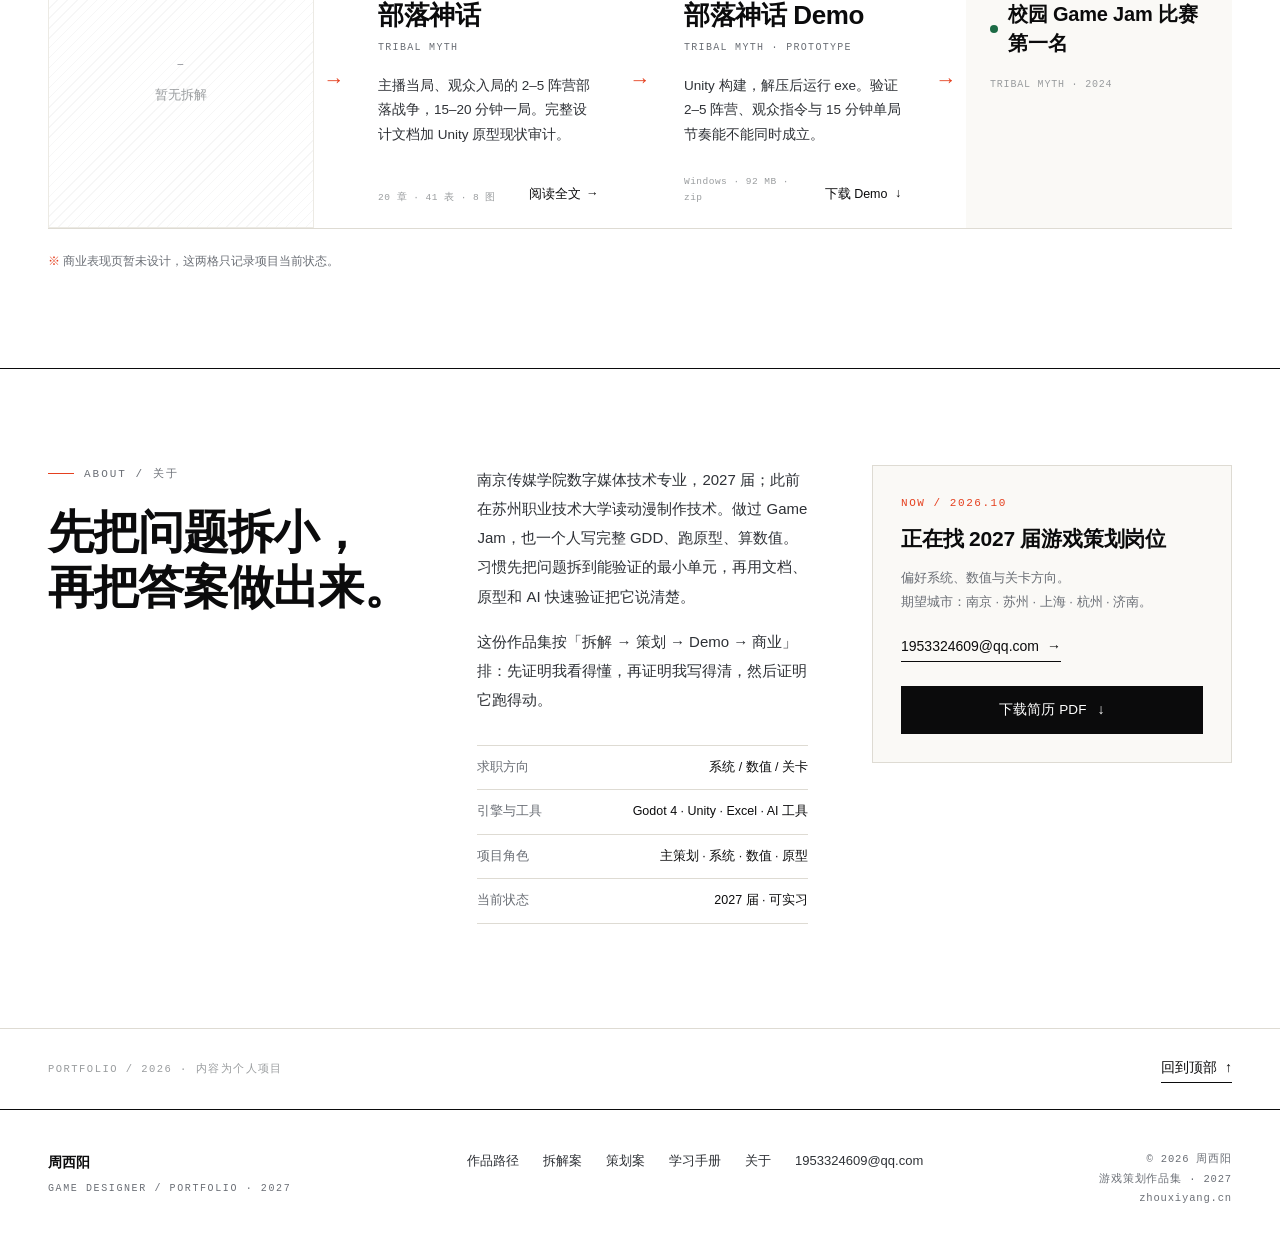
==== commit a71d8d36: "Add handbook nav / page: index.html" ====
--- a/index.html
+++ b/index.html
@@ -41,6 +41,7 @@
       <a href="#path">作品路径</a>
       <a href="work-roulette.html">拆解案</a>
       <a href="work-goat.html">策划案</a>
+      <a href="handbook.html">学习手册</a>
       <a href="#about">关于</a>
     </nav>
 
@@ -172,7 +173,7 @@
           </a>
           <div class="matrix__arrow" aria-hidden="true">→</div>
 
-          <a class="work" href="assets/downloads/sheepie-fairy-tale-demo.zip" download="山羊赌局demo.zip">
+          <a class="work" href="https://zhouxiyang-downloads.oss-cn-shanghai.aliyuncs.com/downloads/%E5%B1%B1%E7%BE%8A%E8%B5%8C%E5%B1%80demo.zip" download="山羊赌局demo.zip">
             <span class="work__stage">03 / 游戏 Demo</span>
             <div class="work__top"><span class="work__tag">Playable</span><span class="work__idx">03 / 04</span></div>
             <h3 class="work__title">山羊赌局 Demo</h3>
@@ -215,7 +216,7 @@
           </a>
           <div class="matrix__arrow" aria-hidden="true">→</div>
 
-          <a class="work" href="assets/downloads/tribal-myth-demo.zip" download="部落神话demo.zip">
+          <a class="work" href="https://zhouxiyang-downloads.oss-cn-shanghai.aliyuncs.com/downloads/%E9%83%A8%E8%90%BD%E7%A5%9E%E8%AF%9Ddemo.zip" download="部落神话demo.zip">
             <span class="work__stage">03 / 游戏 Demo</span>
             <div class="work__top"><span class="work__tag">Playable</span><span class="work__idx">03 / 04</span></div>
             <h3 class="work__title">部落神话 Demo</h3>
@@ -290,6 +291,7 @@
       <a href="#path">作品路径</a>
       <a href="work-roulette.html">拆解案</a>
       <a href="work-goat.html">策划案</a>
+      <a href="handbook.html">学习手册</a>
       <a href="#about">关于</a>
       <a href="mailto:1953324609@qq.com">1953324609@qq.com</a>
     </nav>
